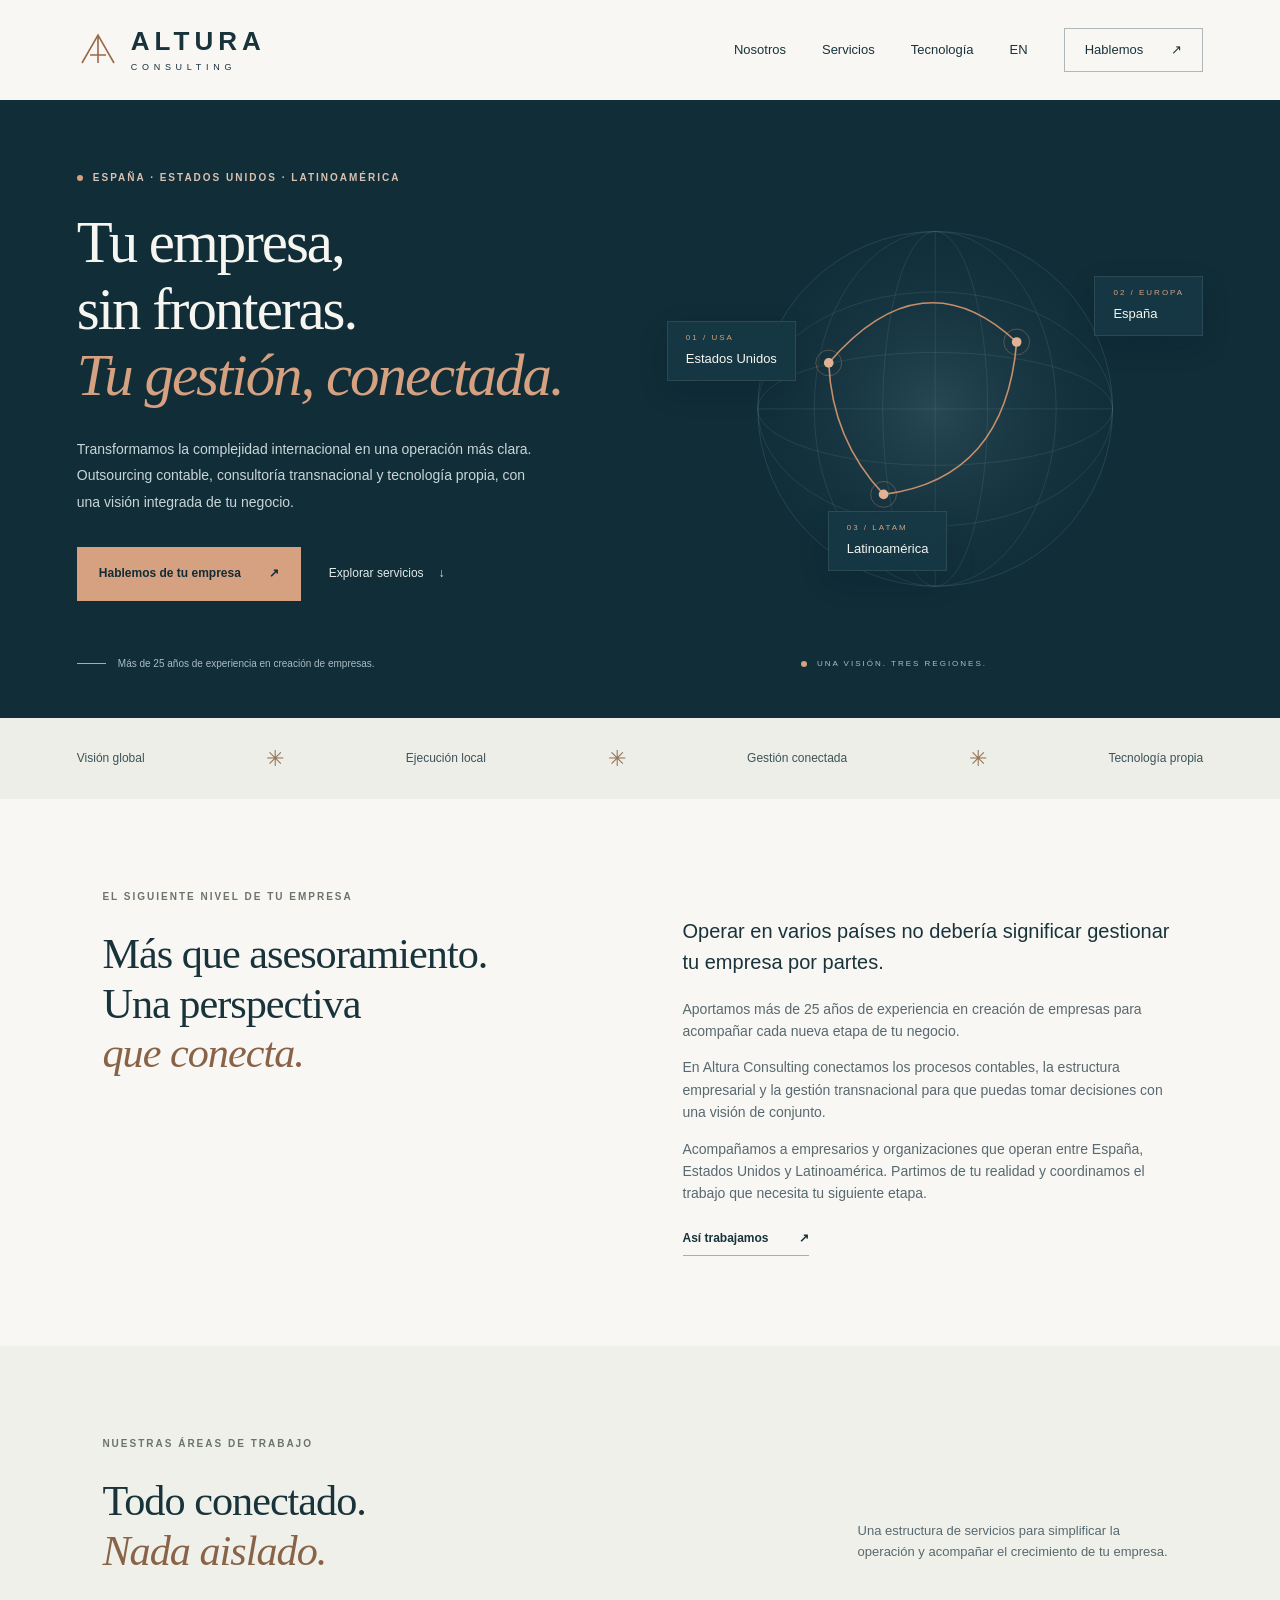
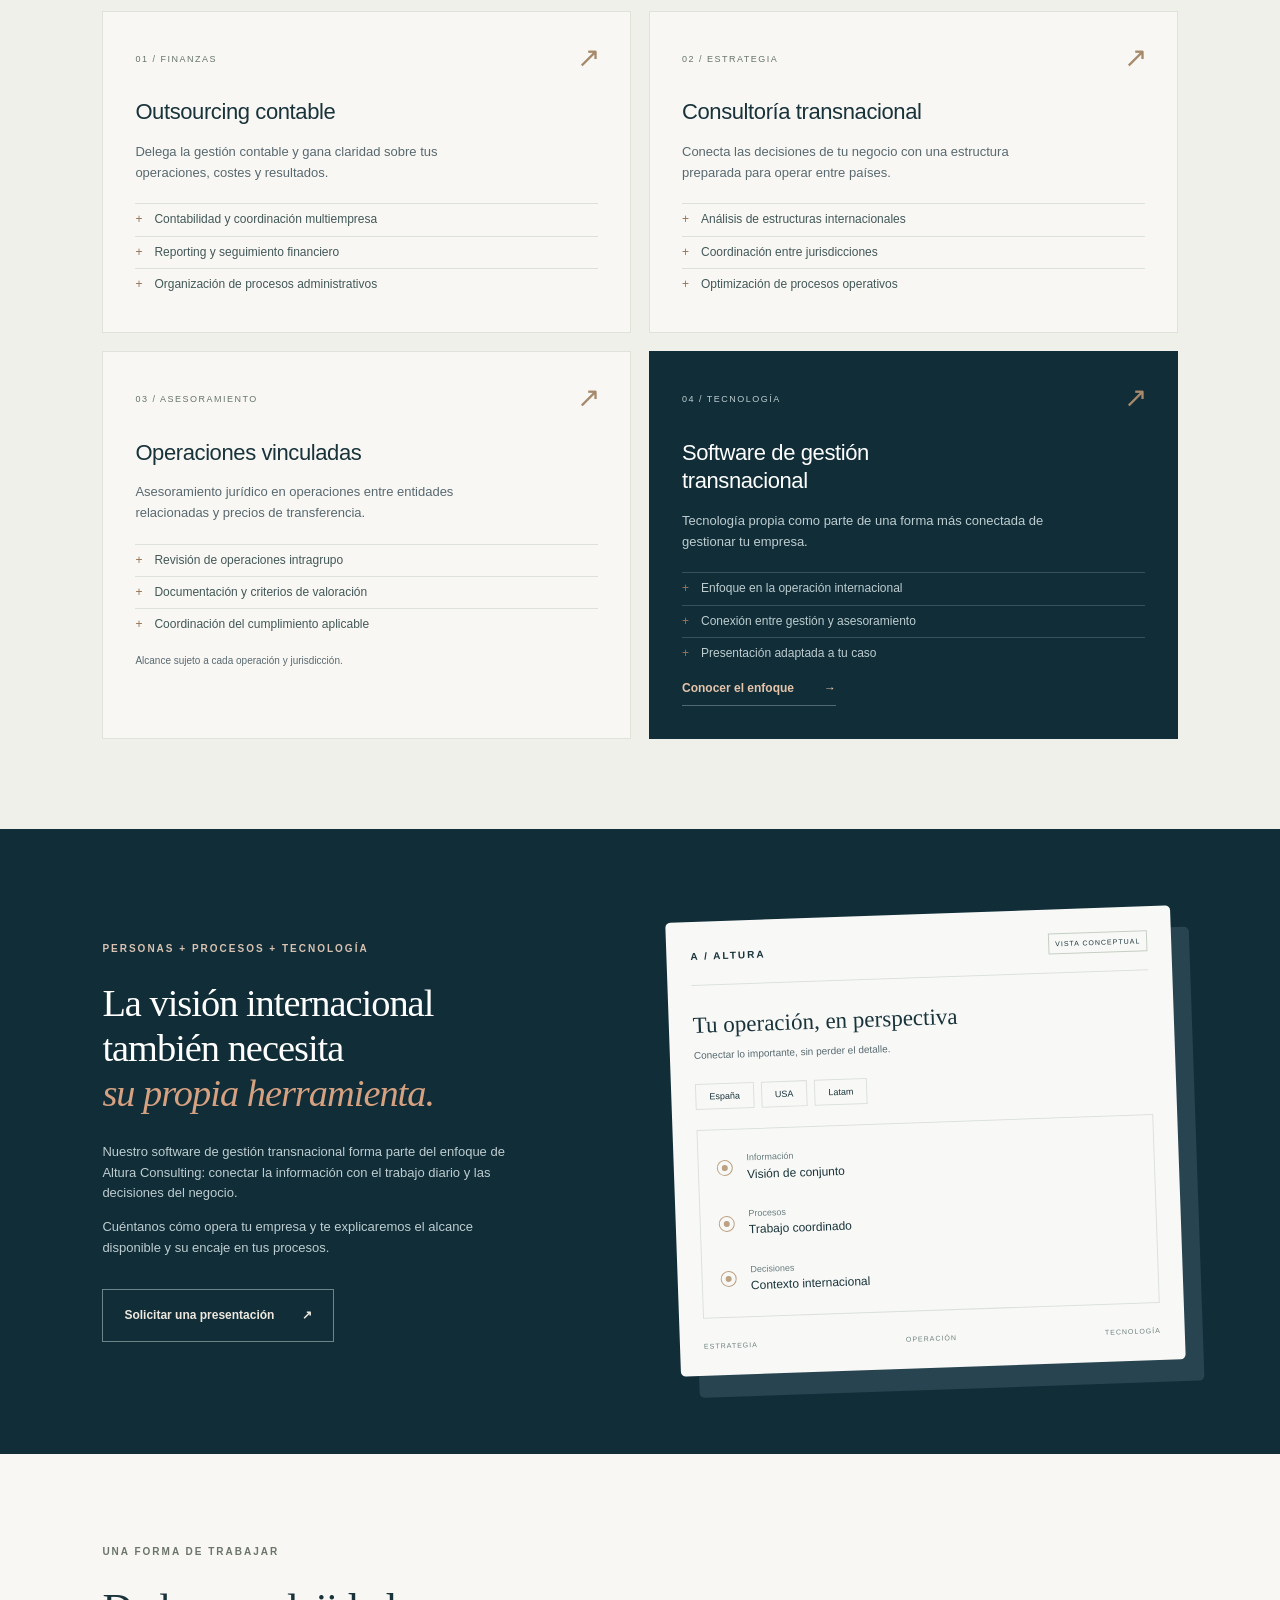
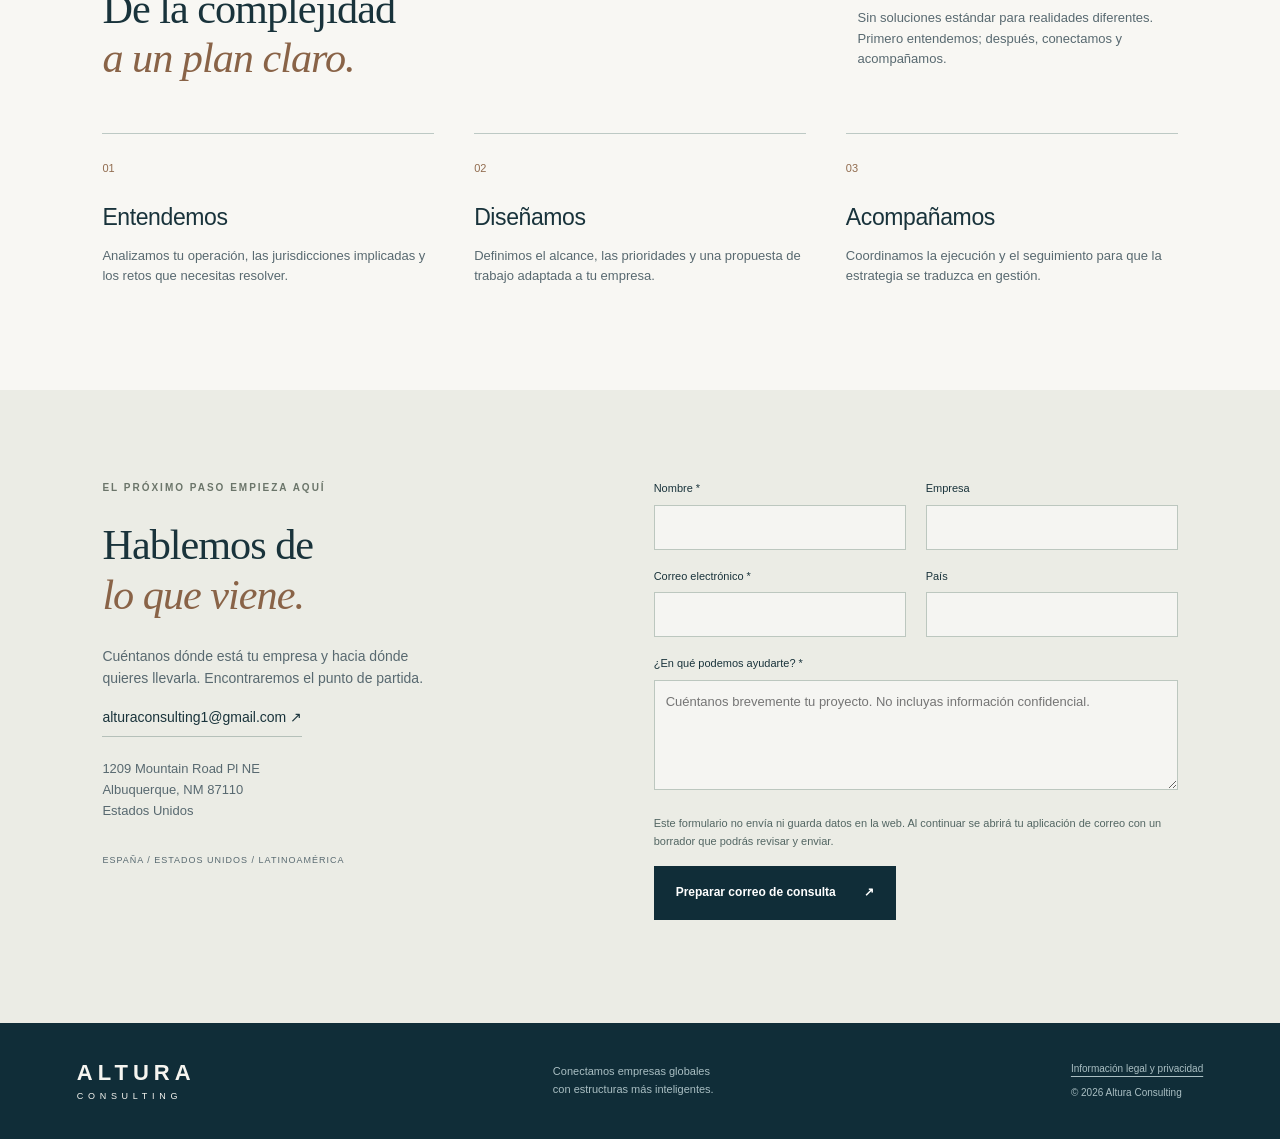
==== index.html @ bf2ac7cb "Add files via upload" ====
<!doctype html>
<html lang="es">
<head>
  <meta charset="utf-8">
  <meta name="viewport" content="width=device-width, initial-scale=1">
  <meta name="description" content="Altura Consulting: outsourcing contable, consultoría transnacional y asesoramiento en operaciones vinculadas entre España, Estados Unidos y Latinoamérica.">
  <meta name="theme-color" content="#102d38">
  <title>Altura Consulting · Empresas sin fronteras</title>
  <meta property="og:title" content="Altura Consulting · Empresas sin fronteras">
  <meta property="og:description" content="Contabilidad, consultoría transnacional y tecnología propia para conectar tu operación internacional.">
  <meta property="og:type" content="website">
  <link rel="canonical" href="https://alturaconsulting.us/">
  <meta property="og:url" content="https://alturaconsulting.us/">
  <link rel="alternate" hreflang="es" href="https://alturaconsulting.us/">
  <link rel="alternate" hreflang="en" href="https://alturaconsulting.us/en">
  <link rel="icon" href="favicon.svg" type="image/svg+xml">
  <link rel="stylesheet" href="styles.css">
  <script src="script.js" defer></script>
</head>
<body>
  <a class="skip-link" href="#contenido">Saltar al contenido</a>
  <header class="header">
    <a class="brand" href="#inicio" aria-label="Altura Consulting, inicio">
      <svg viewBox="0 0 42 42" aria-hidden="true"><path d="M5 34 21 6l16 28M13 26h16M21 6v28"/></svg>
      <span>ALTURA<small>CONSULTING</small></span>
    </a>
    <button class="menu-toggle" type="button" aria-controls="navigation" aria-expanded="false">Menú <span aria-hidden="true">☰</span></button>
    <nav id="navigation" aria-label="Navegación principal">
      <a href="#nosotros">Nosotros</a><a href="#servicios">Servicios</a><a href="#tecnologia">Tecnología</a>
      <a href="en.html" lang="en" hreflang="en" aria-label="View website in English">EN</a>
      <a class="nav-contact" href="#contacto">Hablemos <span aria-hidden="true">↗</span></a>
    </nav>
  </header>

  <main id="contenido">
    <section class="hero" id="inicio">
      <div class="hero-copy">
        <p class="eyebrow"><span class="dot"></span> ESPAÑA · ESTADOS UNIDOS · LATINOAMÉRICA</p>
        <h1>Tu empresa,<br>sin fronteras.<br><em>Tu gestión, conectada.</em></h1>
        <p class="hero-description">Transformamos la complejidad internacional en una operación más clara. Outsourcing contable, consultoría transnacional y tecnología propia, con una visión integrada de tu negocio.</p>
        <div class="hero-actions"><a class="button button-copper" href="#contacto">Hablemos de tu empresa <span aria-hidden="true">↗</span></a><a class="text-link" href="#servicios">Explorar servicios <span aria-hidden="true">↓</span></a></div>
        <div class="hero-footnote"><span class="mini-line"></span> Más de 25 años de experiencia en creación de empresas.</div>
      </div>
      <div class="hero-art" role="img" aria-label="Tres regiones conectadas: España, Estados Unidos y Latinoamérica">
        <svg class="globe" viewBox="0 0 600 620" aria-hidden="true">
          <defs><radialGradient id="sphere"><stop stop-color="#416370" stop-opacity=".5"/><stop offset="1" stop-color="#173d4b" stop-opacity=".1"/></radialGradient></defs>
          <circle cx="300" cy="295" r="220" fill="url(#sphere)" stroke="#75919a" stroke-opacity=".28"/>
          <g fill="none" stroke="#75919a" stroke-opacity=".23">
            <ellipse cx="300" cy="295" rx="150" ry="220"/><ellipse cx="300" cy="295" rx="65" ry="220"/>
            <ellipse cx="300" cy="295" rx="220" ry="70"/><ellipse cx="300" cy="295" rx="220" ry="145"/>
            <path d="M80 295h440M300 75v440"/>
          </g>
          <g fill="none" stroke="#c78e6a" stroke-width="2"><path d="M168 238Q284 103 401 212"/><path d="M168 238Q172 333 236 401"/><path d="M236 401Q387 382 401 212"/></g>
          <g fill="#e2b294"><circle cx="168" cy="238" r="6"/><circle cx="401" cy="212" r="6"/><circle cx="236" cy="401" r="6"/></g>
          <g fill="none" stroke="#c78e6a" stroke-opacity=".45"><circle cx="168" cy="238" r="16"/><circle cx="401" cy="212" r="16"/><circle cx="236" cy="401" r="16"/></g>
        </svg>
        <div class="region region-us"><span>01 / USA</span><strong>Estados Unidos</strong></div>
        <div class="region region-es"><span>02 / EUROPA</span><strong>España</strong></div>
        <div class="region region-la"><span>03 / LATAM</span><strong>Latinoamérica</strong></div>
        <div class="art-caption"><span class="dot"></span> UNA VISIÓN. TRES REGIONES.</div>
      </div>
    </section>

    <div class="value-strip"><span>Visión global</span><span class="strip-star" aria-hidden="true">✳</span><span>Ejecución local</span><span class="strip-star" aria-hidden="true">✳</span><span>Gestión conectada</span><span class="strip-star" aria-hidden="true">✳</span><span>Tecnología propia</span></div>

    <section class="section about" id="nosotros">
      <div><p class="eyebrow dark">EL SIGUIENTE NIVEL DE TU EMPRESA</p><h2>Más que asesoramiento.<br>Una perspectiva<br><em>que conecta.</em></h2></div>
      <div class="about-copy"><p class="lead">Operar en varios países no debería significar gestionar tu empresa por partes.</p><p>Aportamos más de 25 años de experiencia en creación de empresas para acompañar cada nueva etapa de tu negocio.</p><p>En Altura Consulting conectamos los procesos contables, la estructura empresarial y la gestión transnacional para que puedas tomar decisiones con una visión de conjunto.</p><p>Acompañamos a empresarios y organizaciones que operan entre España, Estados Unidos y Latinoamérica. Partimos de tu realidad y coordinamos el trabajo que necesita tu siguiente etapa.</p><a class="inline-link" href="#metodo">Así trabajamos <span aria-hidden="true">↗</span></a></div>
    </section>

    <section class="section services" id="servicios">
      <div class="section-heading"><div><p class="eyebrow dark">NUESTRAS ÁREAS DE TRABAJO</p><h2>Todo conectado.<br><em>Nada aislado.</em></h2></div><p>Una estructura de servicios para simplificar la operación y acompañar el crecimiento de tu empresa.</p></div>
      <div class="service-grid">
        <article class="service-card"><span class="service-number">01 / FINANZAS</span><span class="service-icon" aria-hidden="true">↗</span><h3>Outsourcing contable</h3><p>Delega la gestión contable y gana claridad sobre tus operaciones, costes y resultados.</p><ul><li>Contabilidad y coordinación multiempresa</li><li>Reporting y seguimiento financiero</li><li>Organización de procesos administrativos</li></ul></article>
        <article class="service-card"><span class="service-number">02 / ESTRATEGIA</span><span class="service-icon" aria-hidden="true">↗</span><h3>Consultoría transnacional</h3><p>Conecta las decisiones de tu negocio con una estructura preparada para operar entre países.</p><ul><li>Análisis de estructuras internacionales</li><li>Coordinación entre jurisdicciones</li><li>Optimización de procesos operativos</li></ul></article>
        <article class="service-card"><span class="service-number">03 / ASESORAMIENTO</span><span class="service-icon" aria-hidden="true">↗</span><h3>Operaciones vinculadas</h3><p>Asesoramiento jurídico en operaciones entre entidades relacionadas y precios de transferencia.</p><ul><li>Revisión de operaciones intragrupo</li><li>Documentación y criterios de valoración</li><li>Coordinación del cumplimiento aplicable</li></ul><p class="card-note">Alcance sujeto a cada operación y jurisdicción.</p></article>
        <article class="service-card service-featured"><span class="service-number">04 / TECNOLOGÍA</span><span class="service-icon" aria-hidden="true">↗</span><h3>Software de gestión<br>transnacional</h3><p>Tecnología propia como parte de una forma más conectada de gestionar tu empresa.</p><ul><li>Enfoque en la operación internacional</li><li>Conexión entre gestión y asesoramiento</li><li>Presentación adaptada a tu caso</li></ul><a href="#tecnologia" class="inline-link">Conocer el enfoque <span aria-hidden="true">→</span></a></article>
      </div>
    </section>

    <section class="technology" id="tecnologia">
      <div class="tech-copy"><p class="eyebrow">PERSONAS + PROCESOS + TECNOLOGÍA</p><h2>La visión internacional<br>también necesita<br><em>su propia herramienta.</em></h2><p>Nuestro software de gestión transnacional forma parte del enfoque de Altura Consulting: conectar la información con el trabajo diario y las decisiones del negocio.</p><p>Cuéntanos cómo opera tu empresa y te explicaremos el alcance disponible y su encaje en tus procesos.</p><a href="#contacto" class="button button-outline">Solicitar una presentación <span aria-hidden="true">↗</span></a></div>
      <div class="software-illustration" aria-label="Esquema conceptual de gestión, no una captura del software">
        <div class="mock-top"><span class="mock-brand">A / ALTURA</span><span class="mock-badge">VISTA CONCEPTUAL</span></div>
        <div class="mock-title">Tu operación, en perspectiva</div><div class="mock-subtitle">Conectar lo importante, sin perder el detalle.</div>
        <div class="mock-regions"><span>España</span><span>USA</span><span>Latam</span></div>
        <div class="mock-flow"><div><i></i><span>Información<br><strong>Visión de conjunto</strong></span></div><div><i></i><span>Procesos<br><strong>Trabajo coordinado</strong></span></div><div><i></i><span>Decisiones<br><strong>Contexto internacional</strong></span></div></div>
        <div class="mock-bottom"><span>ESTRATEGIA</span><span>OPERACIÓN</span><span>TECNOLOGÍA</span></div>
      </div>
    </section>

    <section class="section method" id="metodo">
      <div class="section-heading"><div><p class="eyebrow dark">UNA FORMA DE TRABAJAR</p><h2>De la complejidad<br><em>a un plan claro.</em></h2></div><p>Sin soluciones estándar para realidades diferentes. Primero entendemos; después, conectamos y acompañamos.</p></div>
      <div class="steps"><article><span>01</span><h3>Entendemos</h3><p>Analizamos tu operación, las jurisdicciones implicadas y los retos que necesitas resolver.</p></article><article><span>02</span><h3>Diseñamos</h3><p>Definimos el alcance, las prioridades y una propuesta de trabajo adaptada a tu empresa.</p></article><article><span>03</span><h3>Acompañamos</h3><p>Coordinamos la ejecución y el seguimiento para que la estrategia se traduzca en gestión.</p></article></div>
    </section>

    <section class="contact section" id="contacto">
      <div class="contact-copy"><p class="eyebrow dark">EL PRÓXIMO PASO EMPIEZA AQUÍ</p><h2>Hablemos de<br><em>lo que viene.</em></h2><p>Cuéntanos dónde está tu empresa y hacia dónde quieres llevarla. Encontraremos el punto de partida.</p><a class="email-link" href="mailto:alturaconsulting1@gmail.com">alturaconsulting1@gmail.com <span aria-hidden="true">↗</span></a><address class="contact-address">1209 Mountain Road Pl NE<br>Albuquerque, NM 87110<br>Estados Unidos</address><p class="contact-regions">ESPAÑA / ESTADOS UNIDOS / LATINOAMÉRICA</p></div>
      <form id="contact-form">
        <div class="form-row"><div><label for="name">Nombre *</label><input id="name" name="name" autocomplete="name" required maxlength="100"></div><div><label for="company">Empresa</label><input id="company" name="company" autocomplete="organization" maxlength="150"></div></div>
        <div class="form-row"><div><label for="email">Correo electrónico *</label><input id="email" name="email" type="email" autocomplete="email" required maxlength="200"></div><div><label for="country">País</label><input id="country" name="country" autocomplete="country-name" maxlength="100"></div></div>
        <label for="message">¿En qué podemos ayudarte? *</label><textarea id="message" name="message" rows="4" required minlength="10" maxlength="2000" placeholder="Cuéntanos brevemente tu proyecto. No incluyas información confidencial."></textarea>
        <p class="form-note">Este formulario no envía ni guarda datos en la web. Al continuar se abrirá tu aplicación de correo con un borrador que podrás revisar y enviar.</p>
        <button class="button button-navy" type="submit">Preparar correo de consulta <span aria-hidden="true">↗</span></button>
        <p id="form-status" role="status" aria-live="polite"></p>
      </form>
    </section>
  </main>
  <footer><a class="brand brand-footer" href="#inicio"><span>ALTURA<small>CONSULTING</small></span></a><p>Conectamos empresas globales<br>con estructuras más inteligentes.</p><div class="footer-end"><a href="legal.html">Información legal y privacidad</a><span>© <span id="year">2026</span> Altura Consulting</span></div></footer>
</body>
</html>
---- styles.css ----
:root{--navy:#102d38;--navy-light:#1c404d;--copper:#d5a180;--paper:#f8f7f3;--ink:#19333b;--muted:#586970;--line:#dce1dc}
*{box-sizing:border-box}
html{scroll-behavior:smooth;scroll-padding-top:95px}
body{margin:0;background:var(--paper);color:var(--ink);font-family:Arial,Helvetica,sans-serif;line-height:1.6}
a{color:inherit;text-decoration:none}
button,input,textarea{font:inherit}
button,a,input,textarea{-webkit-tap-highlight-color:transparent}
:focus-visible{outline:3px solid #aa5d30;outline-offset:5px}
.skip-link{position:fixed;top:-100px;left:15px;padding:12px;background:white;z-index:20}
.skip-link:focus{top:12px}
.header{min-height:100px;padding:22px 6%;display:flex;align-items:center;justify-content:space-between;background:var(--paper);position:relative;z-index:5}
.brand{display:flex;align-items:center;gap:12px;line-height:1.05;font-size:26px;letter-spacing:5px;font-weight:600}
.brand svg{width:42px;height:42px;fill:none;stroke:#9b6849;stroke-width:1.6}
.brand small{display:block;font-size:9px;letter-spacing:4.7px;margin-top:8px;font-weight:400}
nav{display:flex;align-items:center;gap:36px;font-size:13px}
nav>a:not(.nav-contact):hover{color:#8e5230}
.nav-contact{border:1px solid #aeb8b8;padding:11px 20px;display:flex;gap:28px}
.menu-toggle{display:none}
.hero{background:var(--navy);color:#f6f5f0;display:grid;grid-template-columns:1.1fr 1fr;padding:70px 6% 46px;overflow:hidden}
.hero-copy{position:relative;z-index:1}
.eyebrow{font-size:10px;letter-spacing:2px;font-weight:600;display:flex;align-items:center;gap:10px;color:#d9c2b1;margin:0 0 24px}
.dot{width:6px;height:6px;display:inline-block;background:var(--copper);border-radius:50%;flex:none}
h1,h2,h3,p{margin-top:0}
h1{font-family:Georgia,'Times New Roman',serif;font-size:clamp(44px,4.6vw,73px);line-height:1.13;font-weight:400;letter-spacing:-2px;margin-bottom:26px}
em{font-family:Georgia,'Times New Roman',serif;font-weight:400}
h1 em{color:var(--copper)}
.hero-description{font-size:14px;max-width:470px;line-height:1.9;color:#cad5d8}
.hero-actions{display:flex;align-items:center;gap:28px;margin-top:32px;flex-wrap:wrap}
.button{display:inline-flex;align-items:center;justify-content:space-between;gap:28px;font-size:12px;font-weight:600;padding:16px 21px;border:1px solid transparent;cursor:pointer;transition:background .18s,transform .18s}
.button:hover{transform:translateY(-2px)}
.button-copper{background:var(--copper);color:#102d38}
.button-copper:hover{background:#e8bc9e}
.text-link{font-size:12px;color:#e3e9e9;display:flex;gap:15px}
.hero-footnote{display:flex;gap:12px;align-items:center;color:#aabdc1;font-size:10px;margin-top:55px}
.mini-line{width:29px;height:1px;background:var(--copper)}
.hero-art{position:relative;min-height:500px;align-self:center}
.globe{position:absolute;inset:0;width:100%;height:100%}
.region{position:absolute;backdrop-filter:blur(8px);background:#173945db;border:1px solid #6d858740;padding:10px 18px;box-shadow:0 10px 30px #00101720}
.region span{display:block;color:var(--copper);font-size:8px;letter-spacing:2px}
.region strong{font-size:13px;font-weight:400}
.region-us{top:30%;left:0}
.region-es{top:21%;right:0}
.region-la{top:68%;left:30%}
.art-caption{position:absolute;bottom:0;left:25%;display:flex;gap:10px;align-items:center;font-size:8px;letter-spacing:2px;color:#aebfc2}
.value-strip{padding:23px 6%;display:flex;align-items:center;justify-content:space-between;gap:15px;background:#eceee7;font-size:12px;color:#3d535a}
.strip-star{color:#977455;font-size:22px}
.section{padding:90px 8%}
.about{display:grid;grid-template-columns:1fr 1fr;gap:85px}
.dark{color:#6b756a}
h2{font-family:Georgia,'Times New Roman',serif;font-size:clamp(34px,3.3vw,49px);line-height:1.18;font-weight:400;letter-spacing:-1px;margin-bottom:25px}
h2 em{color:#896347}
.about-copy{padding-top:27px;color:var(--muted);font-size:14px}
.about-copy .lead{font-size:20px;line-height:1.55;color:var(--ink)}
.inline-link{font-size:12px;font-weight:600;display:inline-flex;gap:30px;border-bottom:1px solid #a5b0aa;padding-bottom:7px;margin-top:10px;color:var(--ink)}
.services{background:#eff0e9}
.section-heading{display:flex;align-items:flex-end;justify-content:space-between;gap:60px;margin-bottom:35px}
.section-heading h2{margin-bottom:0}
.section-heading>p{max-width:320px;font-size:13px;color:var(--muted)}
.service-grid{display:grid;grid-template-columns:repeat(2,1fr);gap:18px}
.service-card{position:relative;padding:32px;background:var(--paper);border:1px solid #dfe3da}
.service-number{font-size:9px;color:#66746d;letter-spacing:1.5px}
.service-icon{position:absolute;right:30px;top:24px;font-size:28px;color:#a7896b}
h3{font-size:22px;letter-spacing:-.4px;font-weight:500;line-height:1.3}
.service-card h3{margin:29px 0 15px}
.service-card p{max-width:370px;font-size:13px;color:var(--muted)}
.service-card ul{list-style:none;padding:0;margin:20px 0 0;font-size:12px;color:#425858}
.service-card li{padding:6px 0;border-top:1px solid var(--line)}
.service-card li:before{content:"+";margin-right:12px;color:#987456}
.service-featured{background:var(--navy);color:white;border-color:var(--navy)}
.service-featured .service-number,.service-featured p,.service-featured ul{color:#becdd0}
.service-featured li{border-color:#38505a}
.service-featured .inline-link{color:#e5c4aa;border-color:#516973}
.service-card .card-note{font-size:10px;margin-top:13px;margin-bottom:0}
.technology{background:var(--navy);color:white;padding:85px 8%;display:grid;grid-template-columns:1fr 1fr;align-items:center;gap:65px}
.tech-copy h2{font-size:clamp(32px,3vw,45px)}
.tech-copy h2 em{color:var(--copper)}
.tech-copy>p:not(.eyebrow){font-size:13px;color:#becdd0;max-width:430px}
.button-outline{color:#eee8df;border-color:#6d8589;margin-top:17px}
.button-outline:hover{background:#25434e}
.software-illustration{background:#f8f9f6;box-shadow:18px 22px 0 #284450;color:var(--ink);padding:24px;transform:rotate(-2deg);border-radius:5px}
.mock-top{display:flex;justify-content:space-between;align-items:center;border-bottom:1px solid var(--line);padding-bottom:18px;gap:10px}
.mock-brand{font-size:10px;letter-spacing:2px;font-weight:bold}
.mock-badge{font-size:7px;letter-spacing:1px;border:1px solid #c5cfc4;padding:4px 6px}
.mock-title{font-family:Georgia,serif;font-size:23px;line-height:1.3;margin:25px 0 7px}
.mock-subtitle{font-size:10px;color:var(--muted)}
.mock-regions{display:flex;gap:7px;margin:20px 0}
.mock-regions span{border:1px solid var(--line);padding:5px 13px;font-size:9px}
.mock-flow{border:1px solid var(--line);padding:10px 18px}
.mock-flow>div{display:flex;gap:14px;align-items:center;padding:11px 0;font-size:9px;color:#687b7e}
.mock-flow strong{font-size:12px;color:var(--ink);font-weight:500}
.mock-flow i{border:1px solid #bca183;width:16px;height:16px;border-radius:50%;position:relative}
.mock-flow i:after{content:"";position:absolute;inset:4px;background:#bca183;border-radius:50%}
.mock-bottom{display:flex;justify-content:space-between;margin-top:22px;gap:8px;font-size:7px;letter-spacing:1px;color:#6b7e7b}
.steps{display:grid;grid-template-columns:repeat(3,1fr);gap:40px;margin-top:50px}
.steps article{border-top:1px solid #bdc9c4;padding-top:20px}
.steps article>span{font-size:11px;color:#916c4f}
.steps h3{font-size:23px;margin:23px 0 13px}
.steps p{font-size:13px;color:var(--muted)}
.contact{background:#ebece5;display:grid;grid-template-columns:1fr 1.1fr;gap:75px}
.contact-copy>p:not(.eyebrow){font-size:14px;color:var(--muted);max-width:330px}
.email-link{display:inline-block;font-size:14px;border-bottom:1px solid #b5c0b9;padding-bottom:8px;overflow-wrap:anywhere}
.contact-address{margin-top:22px;font-size:13px;font-style:normal;color:var(--muted)}
.contact-copy .contact-regions{font-size:9px!important;letter-spacing:1px;margin-top:32px}
.form-row{display:grid;grid-template-columns:1fr 1fr;gap:20px}
label{display:block;font-size:11px;margin-bottom:7px}
input,textarea{background:#ffffff80;border:1px solid #bcc7bf;border-radius:0;padding:11px;width:100%;color:var(--ink);font-size:13px;margin-bottom:18px}
textarea{resize:vertical;min-height:110px}
input:focus,textarea:focus{outline:2px solid #56766f;outline-offset:1px}
.form-note{font-size:11px;color:#536663;margin-top:0}
.button-navy{background:var(--navy);color:white;margin-top:5px}
.button-navy:hover{background:#294650}
#form-status{font-size:12px;margin:13px 0 0}
footer{padding:38px 6%;background:var(--navy);color:#aabfc3;display:flex;justify-content:space-between;align-items:center;gap:25px;font-size:11px}
.brand-footer{color:#f6f5f0;font-size:22px}
footer p{margin:0}
.footer-end{display:flex;flex-direction:column;gap:8px;font-size:10px}
.footer-end a{text-decoration:underline;text-underline-offset:4px}
.legal-main{max-width:850px;margin:auto;padding:60px 25px 90px}
.legal-main h1{font-size:46px;color:var(--navy)}
.legal-main h2{font-family:Arial,sans-serif;font-size:24px;margin-top:35px}
.legal-main p,.legal-main li{font-size:15px}
.legal-warning{padding:18px;border:1px solid #b98355;background:#fff2df}
@media(min-width:1550px){.hero,.header,.value-strip,.section,.technology,footer{padding-left:max(8%,calc((100vw - 1300px)/2));padding-right:max(8%,calc((100vw - 1300px)/2))}}
@media(max-width:1000px){.hero{padding-top:45px}.hero-art{min-height:400px}.hero-actions{gap:20px}.hero-footnote{margin-top:35px}.section{padding:65px 6%}.about,.technology,.contact{gap:35px}.technology{padding:65px 6%}.region{padding:8px 12px}.region strong{font-size:11px}.hero-description{font-size:13px}}
@media(max-width:700px){html{scroll-padding-top:20px}.header{min-height:82px;padding:20px 6%}.brand{font-size:23px}.brand svg{width:35px}.menu-toggle{display:flex;gap:12px;align-items:center;background:transparent;border:1px solid #aeb8b8;padding:8px 12px;color:var(--ink);font-size:12px}nav{display:flex;flex-wrap:wrap;gap:20px;width:100%;padding-top:20px}.header{flex-wrap:wrap}body.js nav{display:none}body.js nav.is-open{display:flex}.nav-contact{padding:7px 12px}.hero{grid-template-columns:1fr;padding:45px 6% 30px}.hero .eyebrow{font-size:8px;letter-spacing:1.3px}h1{font-size:49px;letter-spacing:-1.6px}.hero-art{min-height:340px;max-width:430px;width:100%;margin:15px auto 0}.region-us{left:4%}.region-es{right:4%}.art-caption{left:27%}.hero-footnote{margin-top:30px}.value-strip{flex-wrap:wrap;justify-content:center;gap:12px 20px;padding:20px 6%;font-size:10px}.value-strip .strip-star:last-of-type{display:none}.section{padding:55px 6%}.about,.technology,.contact{grid-template-columns:1fr;gap:18px}.about-copy{padding-top:0}.section-heading{display:block;margin-bottom:25px}.section-heading>p{margin-top:20px;max-width:none}.service-grid{grid-template-columns:1fr}.service-card{padding:26px}.technology{padding:55px 6%;gap:35px}.software-illustration{margin:0 13px 12px 4px;transform:rotate(-1deg)}.steps{grid-template-columns:1fr;gap:20px;margin-top:30px}.steps h3{margin-top:12px}.contact{gap:30px}.form-row{gap:12px}footer{flex-wrap:wrap;padding:30px 6%}.footer-end{width:100%;border-top:1px solid #38505a;padding-top:18px}h2{font-size:36px}.legal-main h1{font-size:37px}}
@media(prefers-reduced-motion:reduce){html{scroll-behavior:auto}*{transition:none!important}}
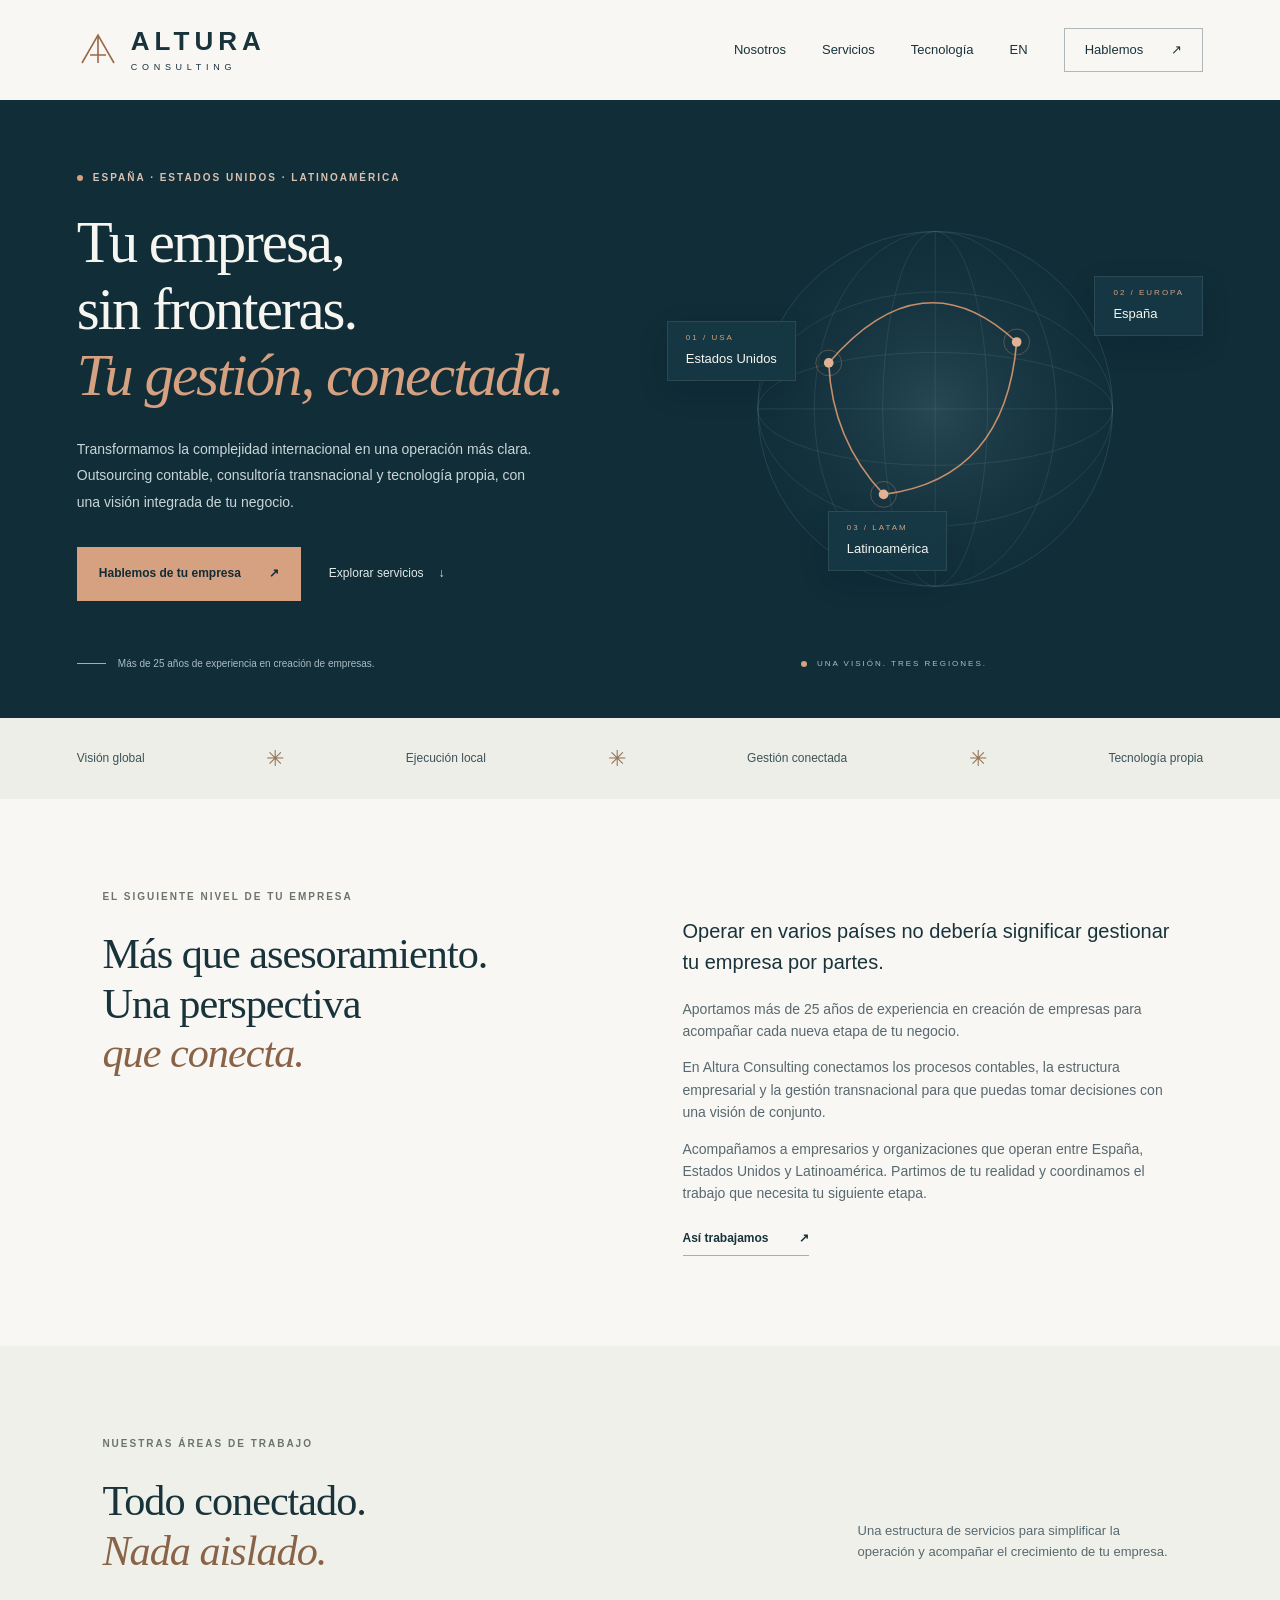
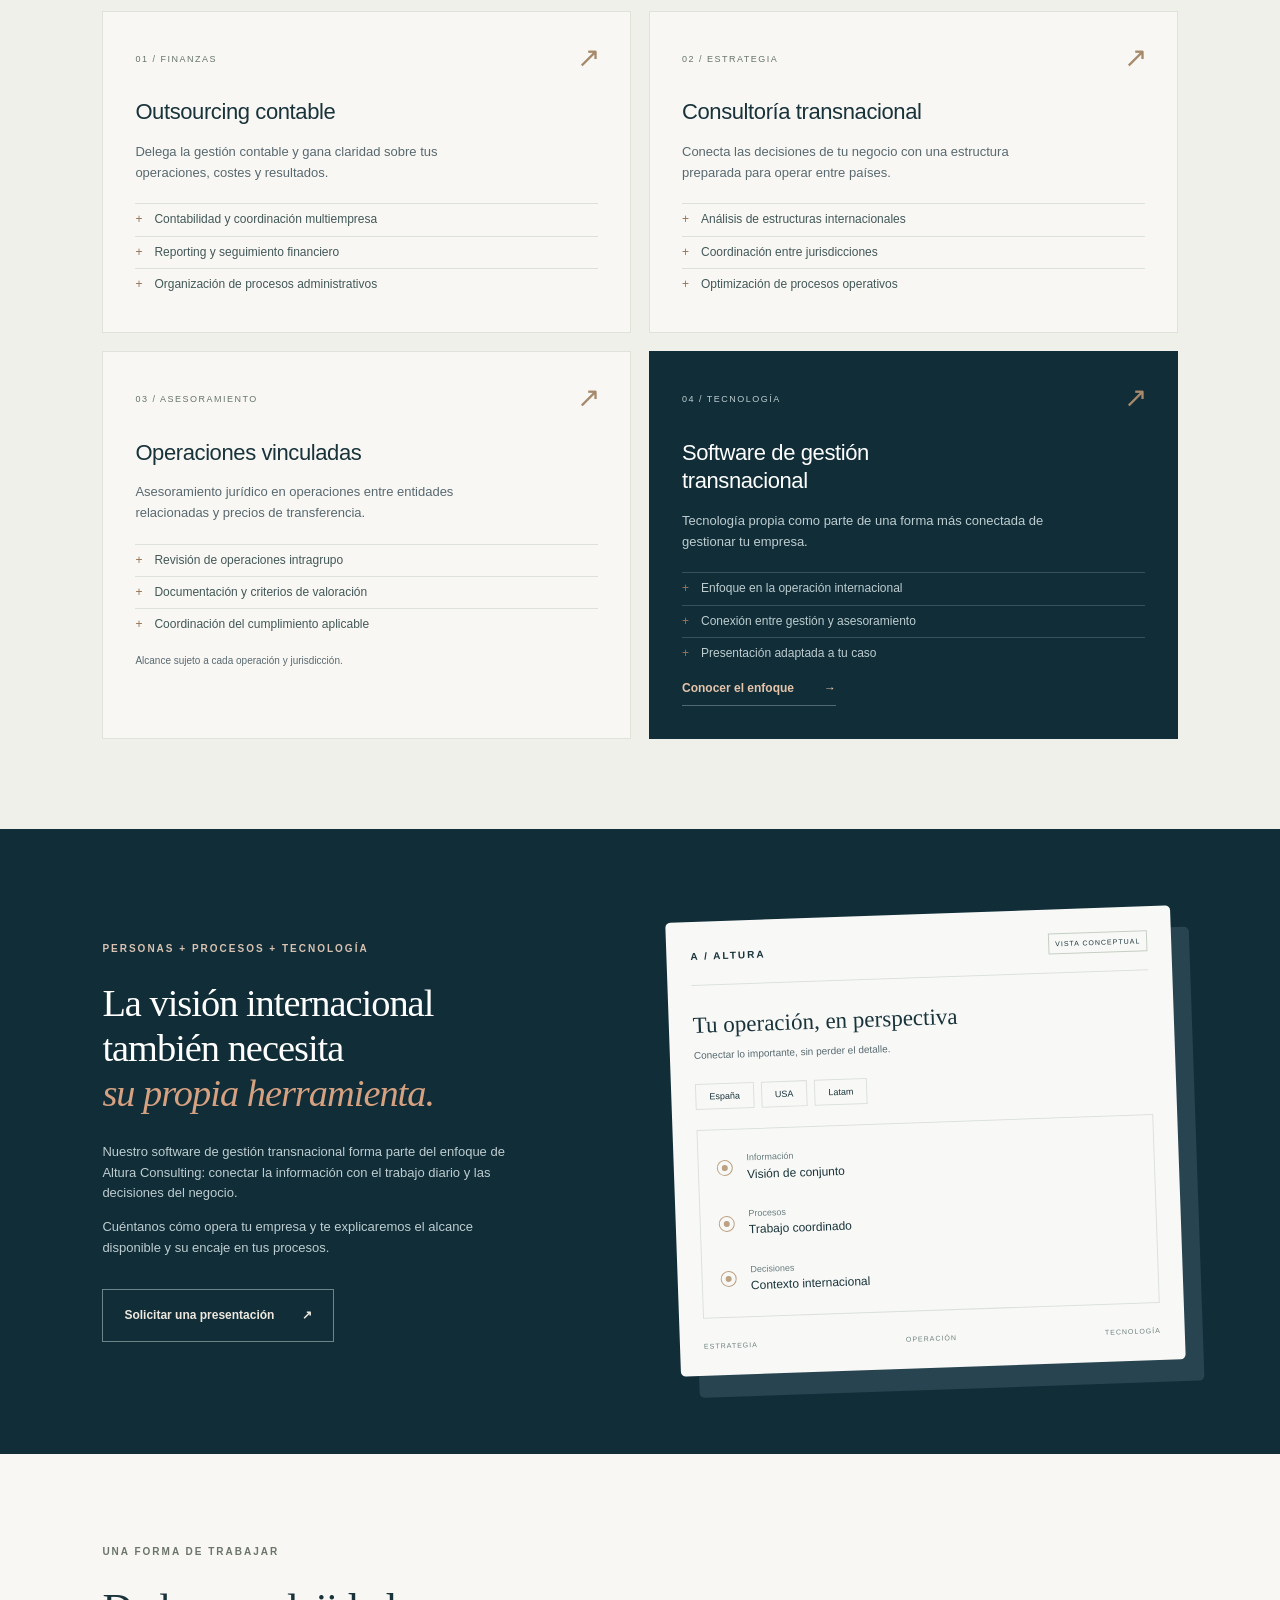
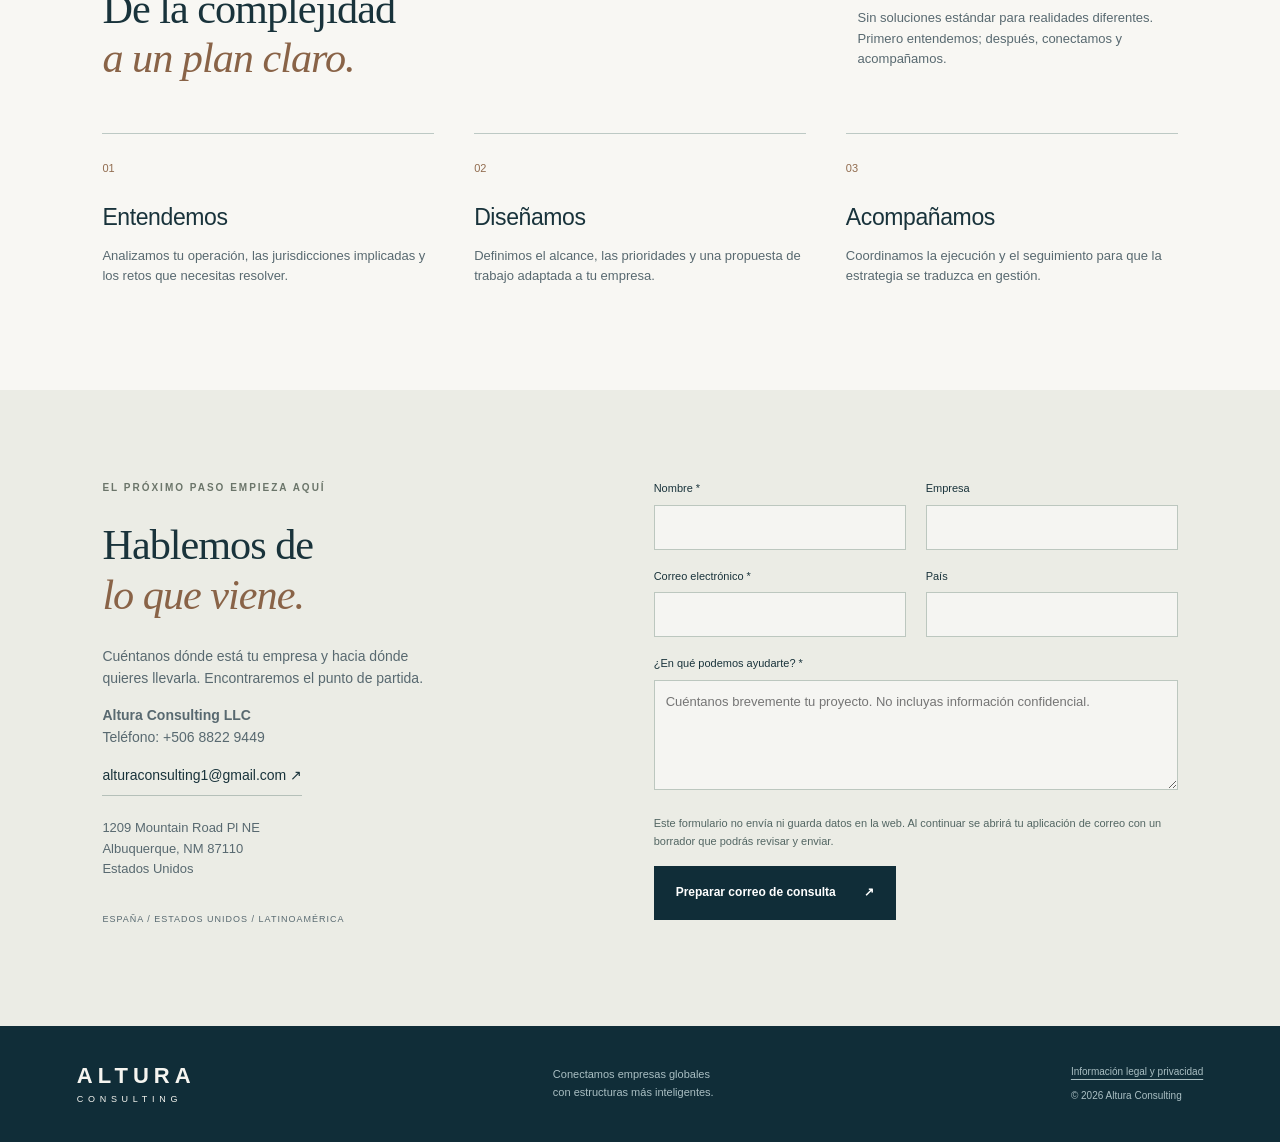
==== commit 540b06cb: "Add files via upload" ====
--- a/index.html
+++ b/index.html
@@ -95,7 +95,7 @@
     </section>
 
     <section class="contact section" id="contacto">
-      <div class="contact-copy"><p class="eyebrow dark">EL PRÓXIMO PASO EMPIEZA AQUÍ</p><h2>Hablemos de<br><em>lo que viene.</em></h2><p>Cuéntanos dónde está tu empresa y hacia dónde quieres llevarla. Encontraremos el punto de partida.</p><a class="email-link" href="mailto:alturaconsulting1@gmail.com">alturaconsulting1@gmail.com <span aria-hidden="true">↗</span></a><address class="contact-address">1209 Mountain Road Pl NE<br>Albuquerque, NM 87110<br>Estados Unidos</address><p class="contact-regions">ESPAÑA / ESTADOS UNIDOS / LATINOAMÉRICA</p></div>
+      <div class="contact-copy"><p class="eyebrow dark">EL PRÓXIMO PASO EMPIEZA AQUÍ</p><h2>Hablemos de<br><em>lo que viene.</em></h2><p>Cuéntanos dónde está tu empresa y hacia dónde quieres llevarla. Encontraremos el punto de partida.</p><p><strong>Altura Consulting LLC</strong><br>Teléfono: <a href="tel:+50688229449">+506 8822 9449</a></p><a class="email-link" href="mailto:alturaconsulting1@gmail.com">alturaconsulting1@gmail.com <span aria-hidden="true">↗</span></a><address class="contact-address">1209 Mountain Road Pl NE<br>Albuquerque, NM 87110<br>Estados Unidos</address><p class="contact-regions">ESPAÑA / ESTADOS UNIDOS / LATINOAMÉRICA</p></div>
       <form id="contact-form">
         <div class="form-row"><div><label for="name">Nombre *</label><input id="name" name="name" autocomplete="name" required maxlength="100"></div><div><label for="company">Empresa</label><input id="company" name="company" autocomplete="organization" maxlength="150"></div></div>
         <div class="form-row"><div><label for="email">Correo electrónico *</label><input id="email" name="email" type="email" autocomplete="email" required maxlength="200"></div><div><label for="country">País</label><input id="country" name="country" autocomplete="country-name" maxlength="100"></div></div>
